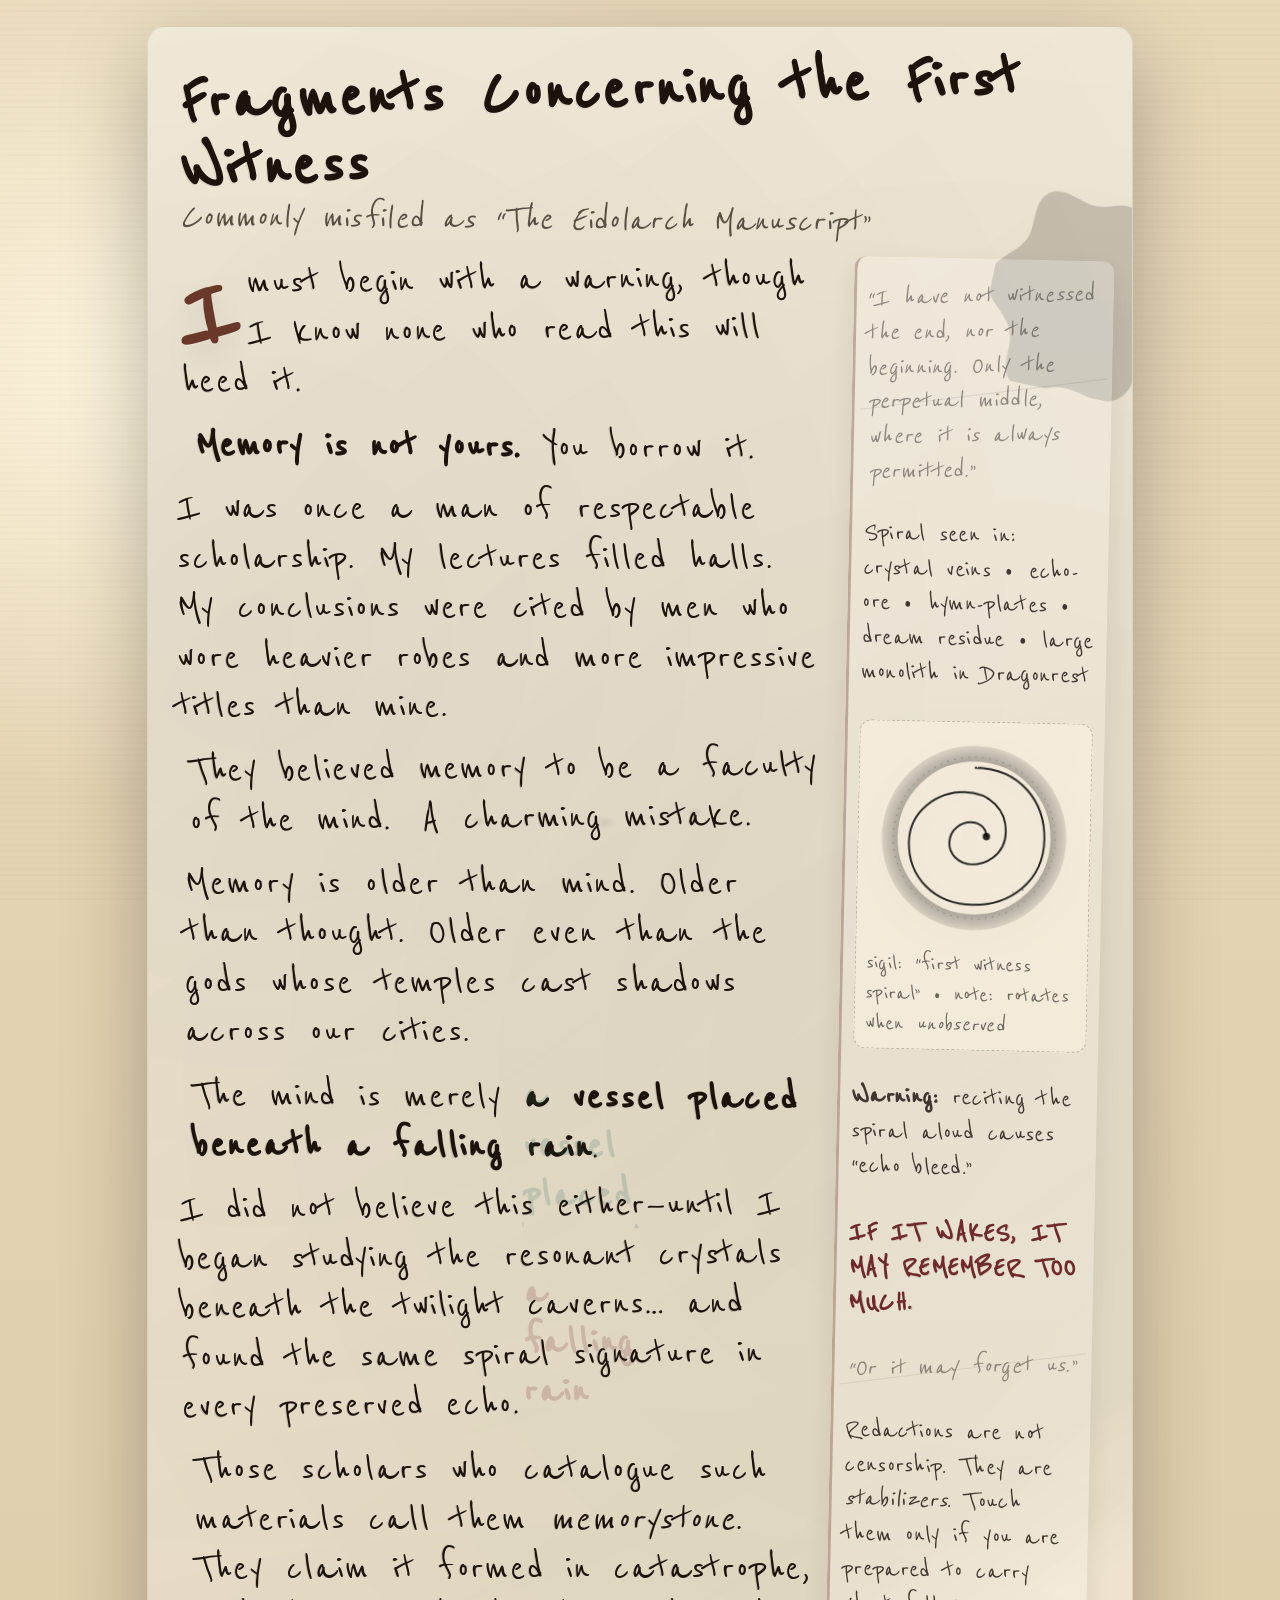
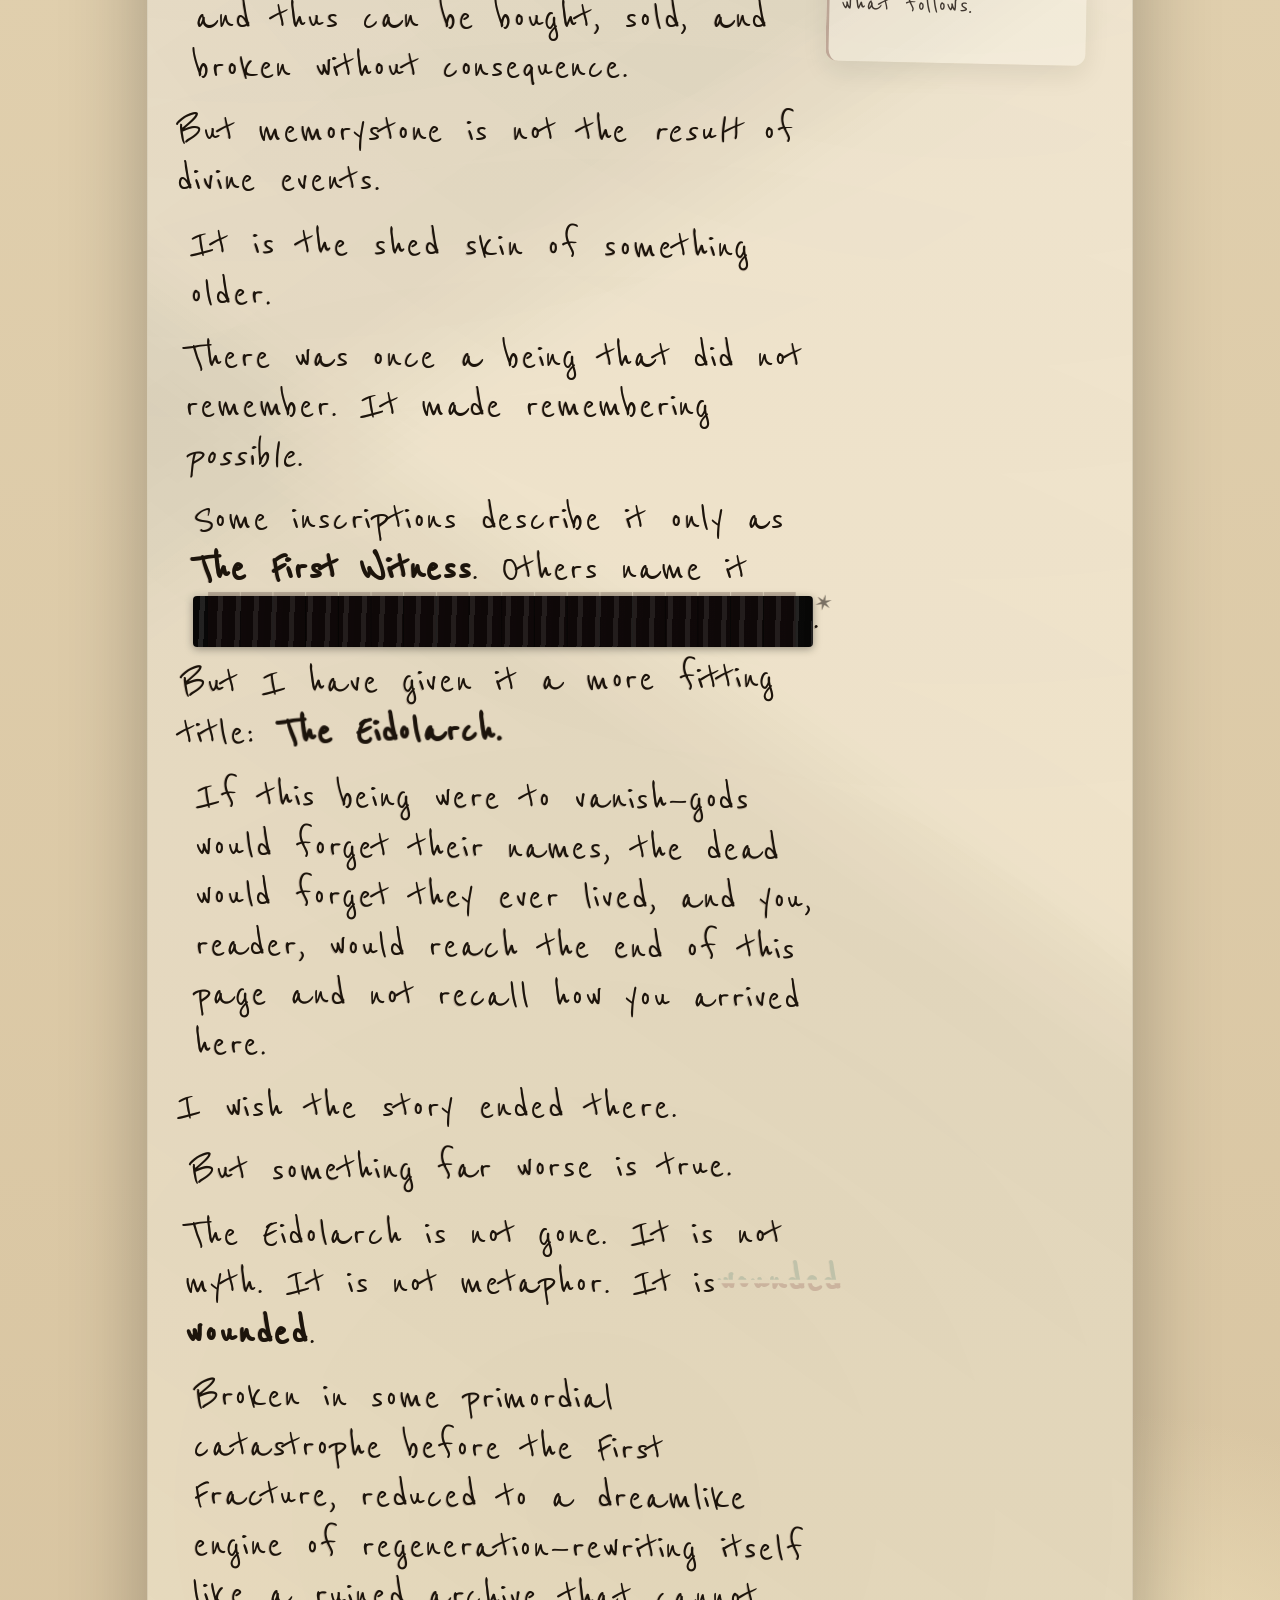
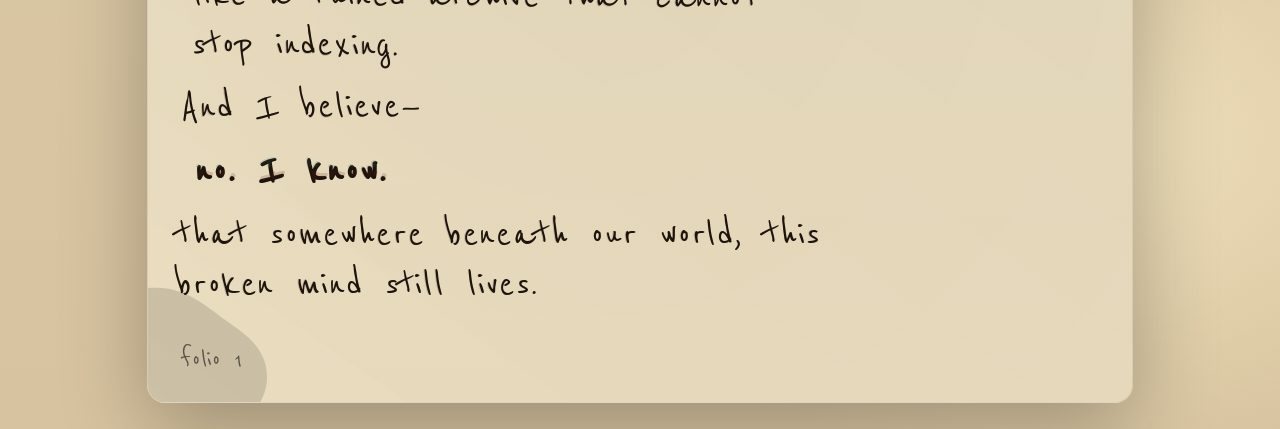
==== index.html @ eeb326d8 "Initial commit: First Witness journal site" ====
<!doctype html>
<html lang="en">

<head>
  <meta charset="utf-8" />
  <meta name="viewport"
        content="width=device-width, initial-scale=1" />
  <title>Fragments Concerning the First Witness</title>
  <link rel="preconnect"
        href="https://fonts.googleapis.com" />
  <link rel="preconnect"
        href="https://fonts.gstatic.com"
        crossorigin />
  <link rel="stylesheet"
        href="https://fonts.googleapis.com/css2?family=Reenie+Beanie&display=swap" />
  <link rel="stylesheet"
        href="./styles.css" />
</head>

<body class="wrong">

  <main class="page">
    <!-- ink blots (SVG) -->
    <svg class="blot"
         viewBox="0 0 200 200"
         aria-hidden="true">
      <path fill="rgba(0,0,0,.9)"
            d="M120 16c18 6 22 25 31 39 10 15 27 23 27 43s-17 28-24 44c-8 18 4 38-12 52-16 15-36 1-55 2-17 1-34 17-49 5-16-12-4-33-13-50-8-16-29-23-29-43s21-28 28-43c7-14-2-35 11-47 14-12 33 4 50 2 13-1 22-10 35-4z" />
    </svg>

    <svg class="blot2"
         viewBox="0 0 200 200"
         aria-hidden="true">
      <path fill="rgba(0,0,0,.9)"
            d="M98 12c25 0 40 14 54 28 13 14 33 26 33 50 0 25-20 35-34 51-14 16-24 43-53 43-30 0-39-28-56-44-15-15-35-25-35-49 0-23 20-35 35-50 16-16 26-29 56-29z" />
    </svg>

    <header>
      <h1>Fragments Concerning the First Witness</h1>
      <div class="subtitle">Commonly misfiled as “The Eidolarch Manuscript”
      </div>
    </header>

    <section class="grid">
      <article class="content">
        <p class="dropcap">I must begin with a warning, though I know none who
          read this will heed it.</p>

        <p><strong>Memory is not yours.</strong> You borrow it.</p>

        <p>I was once a man of respectable scholarship. My lectures filled
          halls. My conclusions were cited by men who wore heavier robes and
          more impressive titles than mine.</p>

        <p>They believed memory to be a faculty of the mind. <span
                class="smear">A charming mistake.</span></p>

        <p>Memory is older than mind. Older than thought. Older even than the
          gods whose temples cast shadows across our cities.</p>

        <p>The mind is merely <span class="fracture"
                data-echo="a vessel placed beneath a falling rain">a vessel
            placed beneath a falling rain</span>.</p>

        <p>I did not believe this either—until I began studying the resonant
          crystals beneath the twilight caverns… and found the same spiral
          signature in every preserved echo.</p>

        <p>Those scholars who catalogue such materials call them
          <em>memorystone</em>. They claim it formed in catastrophe, and thus
          can be bought, sold, and broken without consequence.
        </p>

        <p>But memorystone is not the <em>result</em> of divine events.</p>

        <p>It is the shed skin of something older.</p>

        <p>There was once a being that did not remember. It made remembering
          <em>possible</em>.
        </p>

        <p>Some inscriptions describe it only as <strong>The First
            Witness</strong>. Others name it <span class="redaction reveal"
                data-reveal="The Archive of Flesh">██████████████████</span>.
        </p>

        <p>But I have given it a more fitting title: <strong
                  class="eidolarch-whisper">
            <span class="jitter jitterA">The</span>
            <span class="jitter jitterB">Eidolarch</span>.</strong></p>

        <p>If this being were to vanish—gods would forget their names, the dead
          would forget they ever lived, and you, reader, would reach the end of
          this page and not recall how you arrived here.</p>

        <p>I wish the story ended there.</p>

        <p>But something far worse is true.</p>

        <p>The Eidolarch is not gone. It is not myth. It is not metaphor. It is
          <span class="fracture"
                data-echo="wounded">wounded</span>.
        </p>

        <p>Broken in some primordial catastrophe before the First Fracture,
          reduced to a dreamlike engine of regeneration—rewriting itself like a
          ruined archive that cannot stop indexing.</p>

        <p>And I believe—</p>

        <p><span class="fracture"
                data-echo="no. I know.">no. I know.</span></p>

        <p>that somewhere beneath our world, this broken mind still lives.</p>

        <!-- <p class="toc">
          <strong>Contents (partial):</strong>
        <ol>
          <li><a href="#c1">On the Nature of Memory Before Minds</a></li>
          <li><a href="#c2">The Spiral Signature</a></li>
          <li><a href="#c3">The War of Principles</a></li>
          <li><a href="#c4">The Breaking of the First Witness</a></li>
          <li><a href="#c5">The Mountain of Memory Beneath the World</a></li>
          <li><a href="#c6">The Nine Nails</a></li>
          <li><a href="#c7">On the Harvest of Flesh</a></li>
          <li><a href="#c8">Signs of Awakening</a></li>
        </ol>
        </p> -->
      </article>

      <aside class="margin">
        <div class="scratch">“I have not witnessed the end, nor the beginning.
          Only the <em>perpetual</em> middle, where it is always
          <em>permitted</em>.”
        </div>

        <p>Spiral seen in: crystal veins • echo-ore • hymn-plates • dream
          residue • large monolith in Dragonrest</p>

        <div class="sigil">
          <!-- The Mnemonic Spiral Sigil (SVG) -->
          <svg viewBox="0 0 240 240"
               role="img"
               aria-label="Mnemonic Spiral">
            <defs>
              <filter id="ink">
                <feTurbulence type="fractalNoise"
                              baseFrequency=".9"
                              numOctaves="2"
                              seed="2" />
                <feDisplacementMap in="SourceGraphic"
                                   scale="1.8" />
              </filter>
              <radialGradient id="fade"
                              cx="50%"
                              cy="50%"
                              r="60%">
                <stop offset="0%"
                      stop-color="rgba(0,0,0,.85)" />
                <stop offset="70%"
                      stop-color="rgba(0,0,0,.35)" />
                <stop offset="100%"
                      stop-color="rgba(0,0,0,0)" />
              </radialGradient>
            </defs>

            <g filter="url(#ink)">
              <circle cx="120"
                      cy="120"
                      r="92"
                      fill="none"
                      stroke="rgba(0,0,0,.25)"
                      stroke-dasharray="2 6" />
              <g class="spin">
                <path d="M120 40
                         C 172 40, 200 78, 200 120
                         C 200 168, 162 196, 120 196
                         C 76 196, 46 166, 46 126
                         C 46 90, 78 68, 108 68
                         C 138 68, 156 88, 156 112
                         C 156 140, 132 150, 118 150
                         C 102 150, 92 138, 92 126
                         C 92 110, 106 102, 116 102
                         C 128 102, 134 110, 134 118"
                      fill="none"
                      stroke="rgba(0,0,0,.82)"
                      stroke-width="2.2"
                      stroke-linecap="round" />
                <circle cx="134"
                        cy="118"
                        r="4.2"
                        fill="rgba(0,0,0,.82)" />
              </g>
              <circle cx="120"
                      cy="120"
                      r="96"
                      fill="none"
                      stroke="url(#fade)"
                      stroke-width="18" />
            </g>
          </svg>
          <small>sigil: “first witness spiral” • note: rotates when
            <em>unobserved</em></small>
        </div>

        <p><strong>Warning:</strong> reciting the spiral aloud causes “echo
          bleed.”</p>

        <p class="alarm">
          IF IT WAKES, IT MAY REMEMBER TOO MUCH.
        </p>

        <div class="scratch">“Or it may forget <em>us</em>.”</div>

        <p>Redactions are not censorship. They are <em>stabilizers</em>. Touch
          them only if you are prepared to carry what follows.</p>
      </aside>
    </section>

    <footer>
      <div class="pageNo">folio 1</div>
    </footer>
  </main>

  <script>
    // click-to-reveal redactions
    document.querySelectorAll(".reveal").forEach(el => {
      el.addEventListener("click", () => {
        const text = el.getAttribute("data-reveal") || "";
        if (!text) return;
        el.classList.remove("redaction");
        el.textContent = text;
        el.style.color = "var(--ink)";
        el.style.background = "transparent";
      });
    });

    // “sigil rotates when unobserved” gag:
    // if the tab is hidden, speed up spiral; when visible, slow it down.
    const spiral = document.querySelector(".spin");
    document.addEventListener("visibilitychange", () => {
      if (!spiral) return;
      spiral.style.animationDuration = document.hidden ? "4s" : "30s";
    });
  </script>
</body>

</html>
---- styles.css ----
:root {
  --paper: #f6efdc;
  --paper2: #efe3c2;
  --ink: #20180f;
  --muted: #5b5146;
  --blood: #6b1f1f;
  --accent: #6b3b2a;
  --ghost: #2a6b5f;
  --redact: #121212;
  --edge: rgba(0, 0, 0, .18);
  --smear: rgba(0, 0, 0, .08);
  --shadow: rgba(0, 0, 0, .28);
  --glow: rgba(255, 255, 255, .25);
  --scratch: rgba(20, 13, 8, .42);
  --flicker: rgba(58, 39, 24, .14);
}

/* --- page background --- */
body {
  margin: 0;
  color: var(--ink);
  background:
    radial-gradient(1200px 700px at 18% 10%, #fff7e1 0%, transparent 62%),
    radial-gradient(900px 600px at 84% 92%, #efe0ba 0%, transparent 55%),
    linear-gradient(180deg, #e7d8b8 0%, #d7c39f 100%);
  padding: 26px;
  font-family: "Reenie Beanie", "Comic Sans MS", "Bradley Hand", cursive;
  letter-spacing: .02em;
  word-spacing: .05em;
  text-rendering: optimizeLegibility;
}

/* subtle film grain */
body:before {
  content: "";
  position: fixed;
  inset: 0;
  background:
    repeating-linear-gradient(0deg,
      rgba(0, 0, 0, .03) 0px,
      rgba(0, 0, 0, .03) 1px,
      transparent 2px,
      transparent 6px);
  mix-blend-mode: multiply;
  opacity: .30;
  pointer-events: none;
  z-index: 0;
}

.page {
  position: relative;
  z-index: 1;
  max-width: 920px;
  margin: 0 auto;
  background: linear-gradient(180deg, var(--paper) 0%, var(--paper2) 100%);
  border-radius: 18px;
  box-shadow: 0 26px 85px var(--shadow);
  padding: 30px 32px 24px;
  overflow: hidden;
  border: 1px solid rgba(0, 0, 0, .12);
}

/* paper creases + stains */
.page:before {
  content: "";
  position: absolute;
  inset: -60px;
  background:
    radial-gradient(circle at 15% 18%, rgba(0, 0, 0, .07), transparent 45%),
    radial-gradient(circle at 80% 30%, rgba(0, 0, 0, .05), transparent 50%),
    radial-gradient(circle at 45% 85%, rgba(0, 0, 0, .06), transparent 55%),
    linear-gradient(35deg, transparent 0%, rgba(0, 0, 0, .06) 38%, transparent 42%),
    linear-gradient(145deg, transparent 0%, rgba(0, 0, 0, .05) 48%, transparent 52%);
  pointer-events: none;
  mix-blend-mode: multiply;
  opacity: .9;
}

/* rough edges */
.page:after {
  content: "";
  position: absolute;
  inset: 0;
  background:
    radial-gradient(18px 18px at 8% 6%, rgba(0, 0, 0, .18), transparent 60%),
    radial-gradient(22px 22px at 92% 8%, rgba(0, 0, 0, .14), transparent 60%),
    radial-gradient(22px 22px at 6% 92%, rgba(0, 0, 0, .14), transparent 60%),
    radial-gradient(22px 22px at 95% 95%, rgba(0, 0, 0, .16), transparent 60%),
    inset 0 0 0 1px rgba(255, 255, 255, .18);
  pointer-events: none;
  opacity: .85;
  mix-blend-mode: multiply;
}

header {
  position: relative;
}

h1 {
  margin: 0 0 6px 0;
  font-size: 74px;
  letter-spacing: .03em;
  line-height: .9;
  transform: rotate(-1.6deg);
  text-shadow:
    .8px .4px 0 rgba(255, 255, 255, .3),
    -1px 1px 0 rgba(0, 0, 0, .08);
}

.subtitle {
  margin: 0 0 14px 0;
  color: var(--muted);
  font-style: italic;
  font-size: 41px;
  transform: rotate(.45deg);
}

/* --- layout: main text + weird margins --- */
.grid {
  display: grid;
  grid-template-columns: 1fr 260px;
  gap: 18px;
  align-items: start;
  position: relative;
}

@media (max-width: 900px) {
  .grid {
    grid-template-columns: 1fr;
  }

  .margin {
    order: 2;
  }
}

.content {
  font-size: 45px;
  line-height: 1.1;
  position: relative;
  text-shadow: 0 .2px 0 rgba(0, 0, 0, .22);
}

.content p {
  margin: 0 0 14px 0;
  letter-spacing: .018em;
  word-spacing: .06em;
  transform-origin: 10% 50%;
  margin-left: .08em;
}

.content p.dropcap {
  margin-left: 0;
}

.content p:nth-child(6n + 1) {
  margin-left: .02em;
}

.content p:nth-child(6n + 2) {
  margin-left: .34em;
}

.content p:nth-child(6n + 3) {
  margin-left: -.06em;
}

.content p:nth-child(6n + 4) {
  margin-left: .22em;
}

.content p:nth-child(6n + 5) {
  margin-left: .12em;
}

.content p:nth-child(6n) {
  margin-left: .28em;
}

.content p:nth-child(3n + 1) {
  transform: rotate(-.55deg);
}

.content p:nth-child(4n + 2) {
  transform: rotate(.4deg);
}

.content p:nth-child(5n) {
  letter-spacing: .028em;
}

/* dropcap, but slightly unhinged */
.dropcap:first-letter {
  float: left;
  font-size: 108px;
  line-height: .78;
  padding: 14px 10px 0 0;
  color: var(--accent);
  font-weight: 900;
  text-shadow:
    0 1px 0 rgba(255, 255, 255, .25),
    0 12px 28px rgba(0, 0, 0, .08);
  transform: rotate(-4deg);
}

/* ink smear highlight */
.smear {
  position: relative;
  display: inline-block;
  padding: 0 .2em;
  border-radius: 6px;
}

.smear:before {
  content: "";
  position: absolute;
  inset: -.08em -.12em;
  background:
    radial-gradient(10px 8px at 20% 55%, var(--smear), transparent 70%),
    radial-gradient(16px 10px at 55% 60%, var(--smear), transparent 70%),
    radial-gradient(12px 9px at 80% 45%, var(--smear), transparent 70%);
  filter: blur(.2px);
  z-index: -1;
  opacity: .9;
}

/* glitchy emphasis */
.fracture {
  position: relative;
  font-weight: 800;
  letter-spacing: .04em;
}

.fracture:before,
.fracture:after {
  content: attr(data-echo);
  position: absolute;
  left: 0;
  top: 0;
  opacity: .18;
  pointer-events: none;
}

.fracture:before {
  transform: translate(-1px, .5px);
  color: var(--ghost);
  clip-path: inset(0 0 55% 0);
}

.fracture:after {
  transform: translate(1px, -1px);
  color: var(--blood);
  clip-path: inset(55% 0 0 0);
}

/* redactions */
.redaction {
  background:
    repeating-linear-gradient(92deg,
      rgba(5, 5, 5, .97) 0 7px,
      rgba(31, 31, 31, .96) 7px 12px,
      rgba(9, 9, 9, .98) 12px 18px);
  color: transparent;
  border-radius: 4px;
  padding: .01em .35em;
  display: inline-block;
  transform: translateY(2px);
  -webkit-user-select: none;
  user-select: none;
  box-shadow: 0 2px 8px rgba(0, 0, 0, .35);
}

.reveal {
  cursor: pointer;
  position: relative;
}

.reveal:after {
  content: "✶";
  position: absolute;
  right: -.9em;
  top: -.2em;
  font-size: 22px;
  color: rgba(0, 0, 0, .35);
  transform: rotate(14deg);
}

/* a “memory jitter” animation on a few phrases */
@keyframes jitter {

  0%,
  100% {
    transform: translate(0, 0) rotate(0deg);
  }

  12% {
    transform: translate(-.6px, .2px) rotate(-.2deg);
  }

  25% {
    transform: translate(.7px, -.1px) rotate(.25deg);
  }

  46% {
    transform: translate(-.2px, -.4px) rotate(-.15deg);
  }

  68% {
    transform: translate(.35px, .35px) rotate(.12deg);
  }
}

.jitter {
  display: inline-block;
  animation: jitter 5.25s infinite;
  animation-delay: var(--d, 0ms);
}

.jitterA {
  --d: 120ms;
}

.jitterB {
  --d: 340ms;
}

@keyframes eidolarchWhisper {

  0%,
  68%,
  100% {
    transform: translateX(0px) rotate(-.2deg);
    opacity: .985;
  }

  40% {
    transform: translateX(.55px) rotate(.5deg);
    opacity: .93;
  }

  /* brief "blink out" glitch cluster */
  72.2% {
    transform: translateX(-.9px) rotate(-1.2deg);
    opacity: .78;
  }

  73.1% {
    transform: translateX(.8px) rotate(1.35deg);
    opacity: .9;
  }

  74% {
    transform: translateX(-1.2px) rotate(-1.6deg);
    opacity: .58;
  }

  75% {
    transform: translateX(.4px) rotate(.35deg);
    opacity: .92;
  }

  76% {
    transform: translateX(-.3px) rotate(-.3deg);
    opacity: .97;
  }
}

.eidolarch-whisper {
  display: inline-block;
  transform-origin: 52% 60%;
  animation: eidolarchWhisper 10.5s linear infinite;
  will-change: transform, opacity;
}

@media (prefers-reduced-motion: reduce) {
  .eidolarch-whisper {
    animation-duration: 20s;
  }
}

@keyframes driftInk {

  0%,
  100% {
    text-shadow: 0 .2px 0 rgba(0, 0, 0, .22), 0 0 0 transparent;
  }

  45% {
    text-shadow: -.4px .35px 0 var(--flicker), .45px -.2px 0 rgba(0, 0, 0, .12);
  }
}

/* --- margins: scribbles, diagrams, warnings --- */
.margin {
  position: relative;
  font-size: 30px;
  color: rgba(25, 16, 10, .80);
  line-height: 1.16;
  padding: 10px 12px;
  border-left: 3px solid rgba(107, 59, 42, .35);
  background: rgba(255, 255, 255, .22);
  border-radius: 12px;
  box-shadow: 0 10px 26px rgba(0, 0, 0, .08);
  overflow: hidden;
  transform: rotate(.7deg);
}

.margin h3 {
  margin: 0 0 10px 0;
  font-size: 32px;
  letter-spacing: .05em;
  text-transform: uppercase;
  color: rgba(107, 59, 42, .85);
  transform: rotate(-1.2deg);
}

.scratch {
  margin: 10px 0;
  font-style: italic;
  transform: rotate(-2.2deg);
  position: relative;
  color: var(--scratch);
}

.scratch:before {
  content: "";
  position: absolute;
  left: -8px;
  right: -8px;
  top: 55%;
  height: 1px;
  background: rgba(0, 0, 0, .22);
  transform: rotate(-6deg);
  opacity: .35;
}

/* rotating spiral SVG wrapper */
.sigil {
  margin: 12px 0 10px;
  padding: 10px;
  border-radius: 12px;
  border: 1px dashed rgba(0, 0, 0, .22);
  background: rgba(246, 239, 220, .55);
  position: relative;
}

.sigil small {
  display: block;
  color: rgba(0, 0, 0, .55);
  margin-top: 6px;
  font-variant-numeric: tabular-nums;
  font-size: 26px;
}

.sigil svg {
  width: 100%;
  height: auto;
  display: block;
  filter: drop-shadow(0 10px 18px rgba(0, 0, 0, .10));
}

@keyframes slowSpin {
  0% {
    transform: rotate(0deg) scale(1);
  }

  100% {
    transform: rotate(360deg) scale(1);
  }
}

.spin {
  transform-origin: 50% 50%;
  animation: slowSpin 120s linear infinite;
}

/* bizarro “ink blots” */
.blot {
  position: absolute;
  width: 210px;
  height: 210px;
  right: -70px;
  top: 160px;
  opacity: .18;
  filter: blur(.2px);
  mix-blend-mode: multiply;
  transform: rotate(12deg);
  pointer-events: none;
}

.blot2 {
  position: absolute;
  width: 250px;
  height: 250px;
  left: -110px;
  bottom: -120px;
  opacity: .14;
  mix-blend-mode: multiply;
  transform: rotate(-8deg);
  pointer-events: none;
}

/* table of contents styled like it was recopied too many times */
.toc {
  margin-top: 22px;
  padding-top: 16px;
  border-top: 1px dashed rgba(0, 0, 0, .25);
  color: var(--muted);
  font-size: 38px;
  line-height: 1.05;
}

.toc ol {
  margin: 8px 0 0 20px;
  padding: 0;
}

.toc li {
  margin: 6px 0;
  transform: rotate(-.4deg);
}

.toc li:nth-child(even) {
  transform: rotate(.5deg);
}

.toc a {
  color: var(--accent);
  text-decoration: none;
  border-bottom: 1px dotted rgba(107, 59, 42, .45);
}

.toc a:hover {
  border-bottom-style: solid;
}

footer {
  margin-top: 20px;
  color: rgba(0, 0, 0, .55);
  font-size: 30px;
  display: flex;
  justify-content: space-between;
  gap: 10px;
  position: relative;
  transform: rotate(.25deg);
}

.alarm {
  color: rgba(107, 31, 31, .92);
  font-weight: 700;
  transform: rotate(-1deg);
  letter-spacing: .04em;
  text-shadow: .3px .3px 0 rgba(0, 0, 0, .12);
}

.pageNo {
  font-variant-numeric: tabular-nums;
}

/* “wrongness” (always on) */
.wrong .page {
  filter: saturate(.95) contrast(1.04) hue-rotate(-3deg);
}

.wrong .content {
  text-shadow: 0 0 1px rgba(0, 0, 0, .07), -.45px .2px 0 rgba(60, 25, 20, .18);
  animation: driftInk 2.3s ease-in-out infinite;
}

.wrong .margin {
  transform: rotate(1.2deg) translateY(.5px);
}
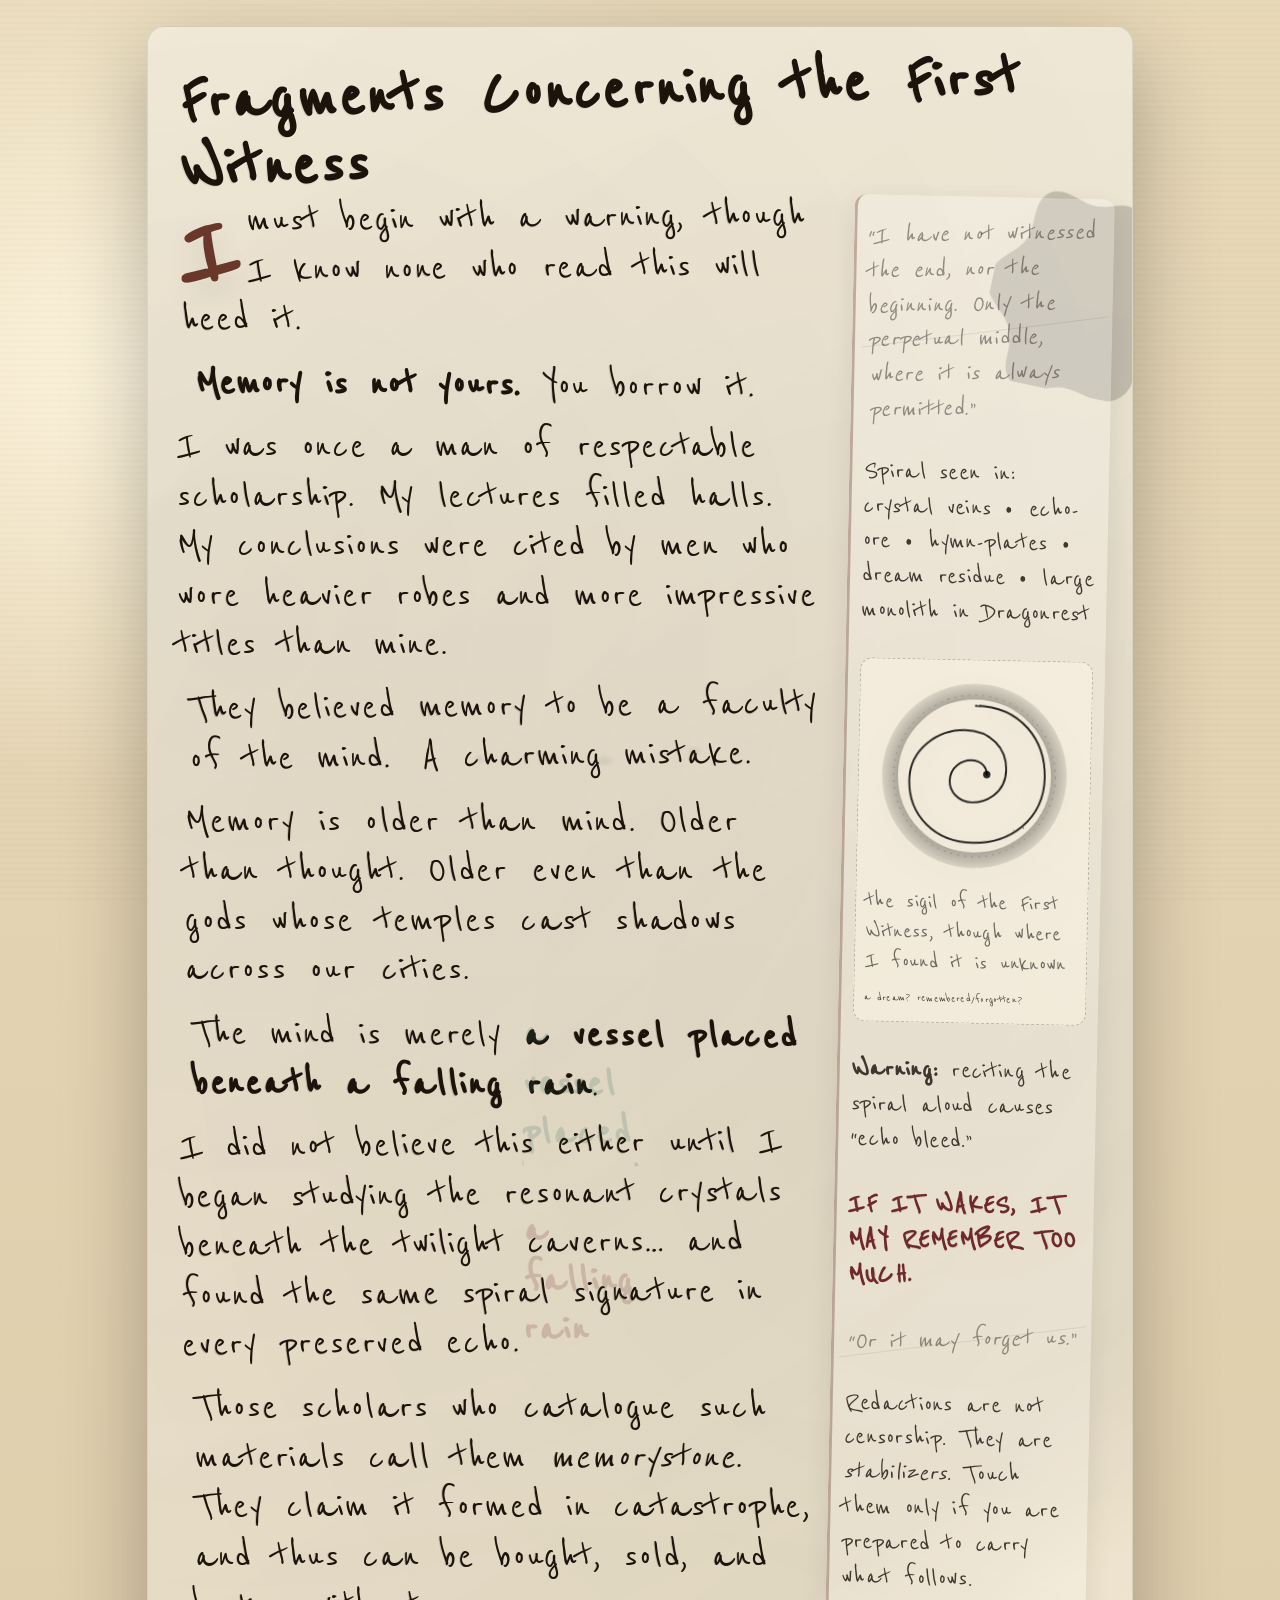
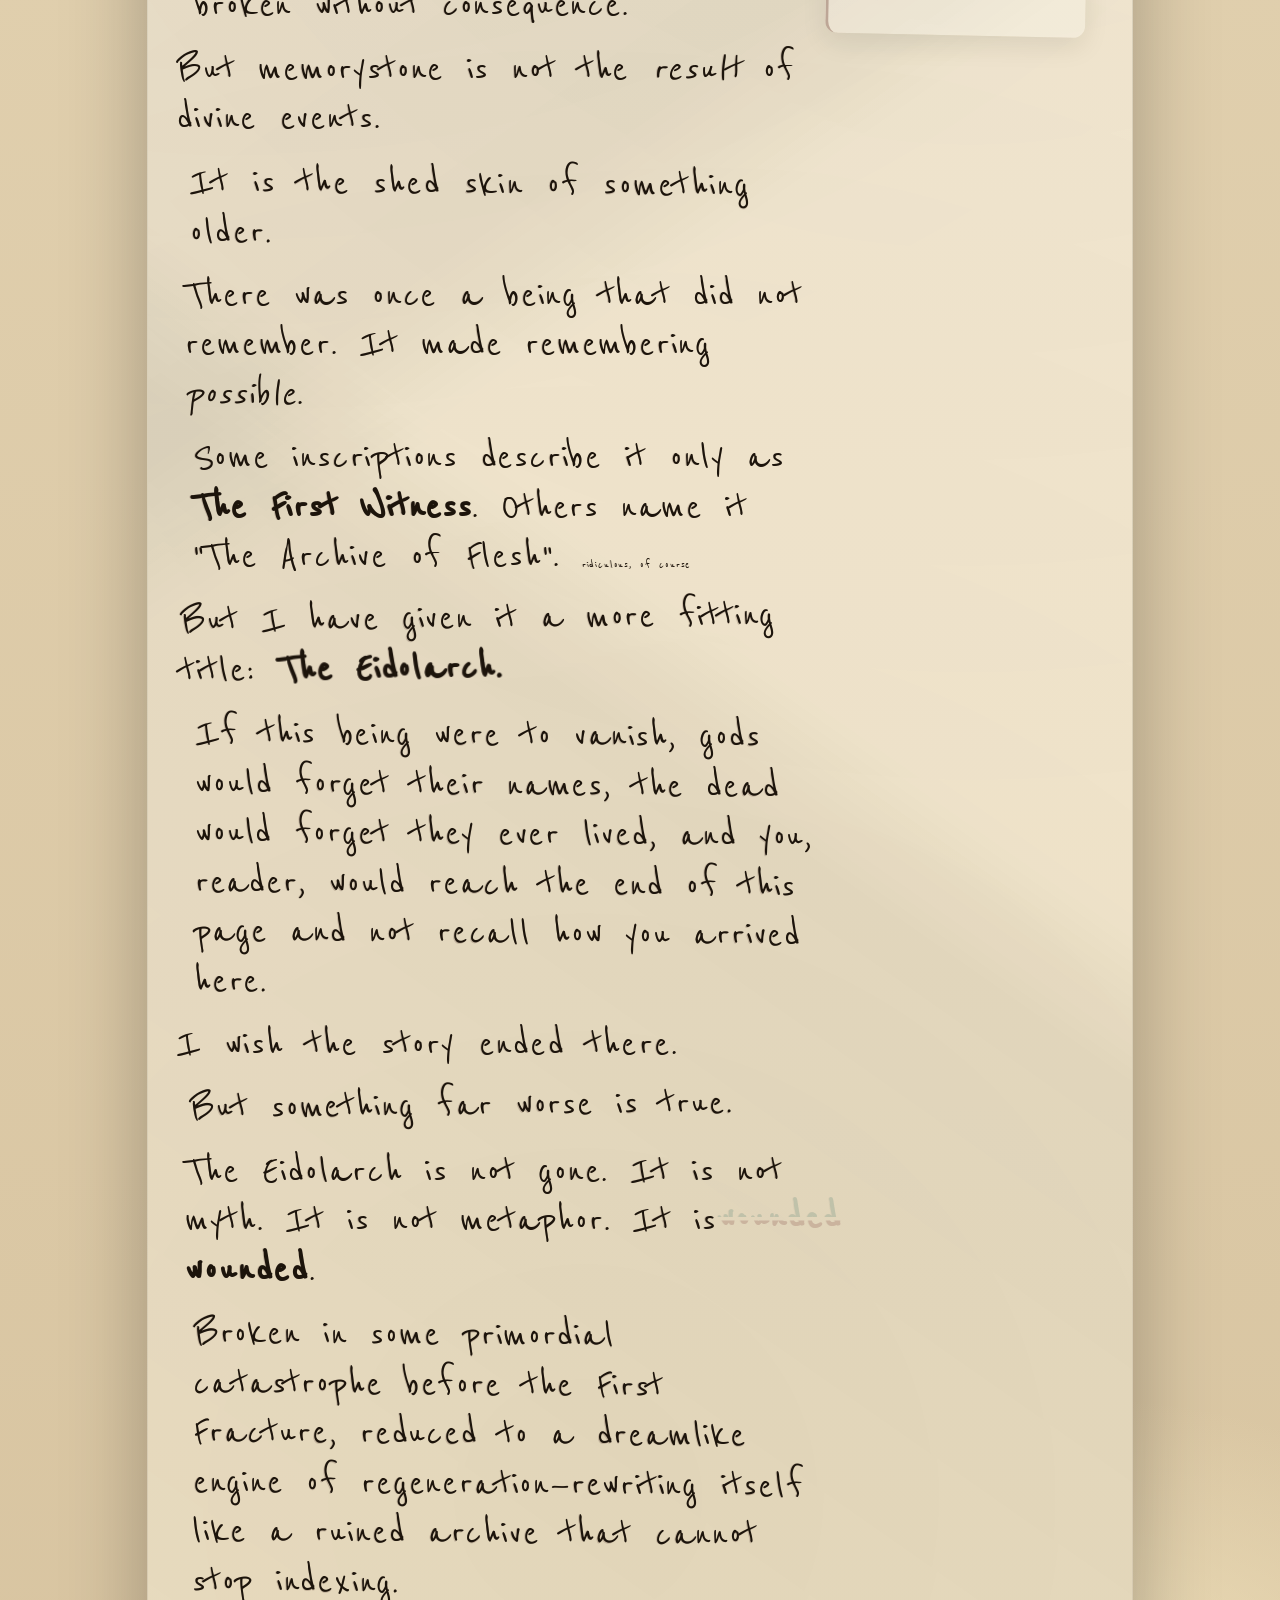
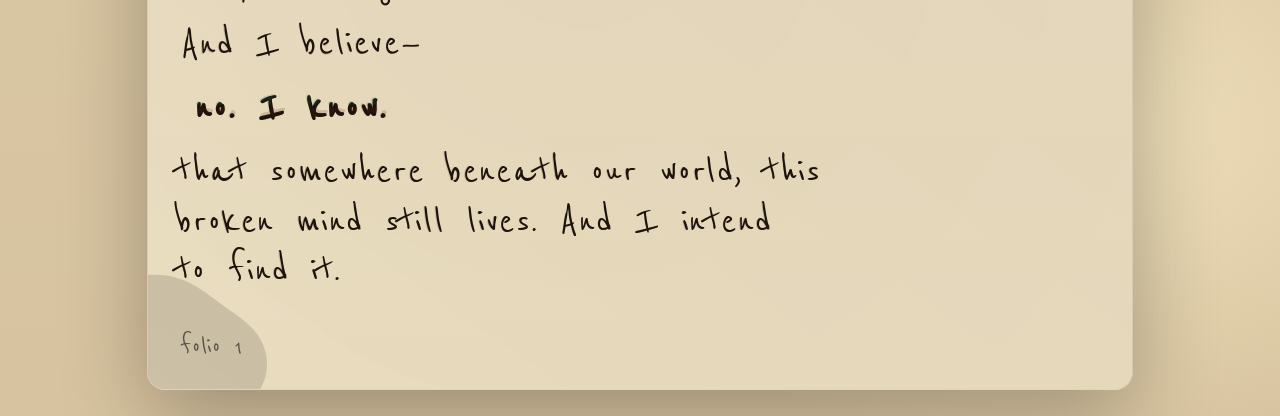
==== commit d4d0dc7c: "Remove subtitle from header and adjust text for clarity; update slowSpin animation duration in style" ====
--- a/index.html
+++ b/index.html
@@ -37,8 +37,6 @@
 
     <header>
       <h1>Fragments Concerning the First Witness</h1>
-      <div class="subtitle">Commonly misfiled as “The Eidolarch Manuscript”
-      </div>
     </header>
 
     <section class="grid">
@@ -62,7 +60,7 @@
                 data-echo="a vessel placed beneath a falling rain">a vessel
             placed beneath a falling rain</span>.</p>
 
-        <p>I did not believe this either—until I began studying the resonant
+        <p>I did not believe this either until I began studying the resonant
           crystals beneath the twilight caverns… and found the same spiral
           signature in every preserved echo.</p>
 
@@ -80,8 +78,9 @@
         </p>
 
         <p>Some inscriptions describe it only as <strong>The First
-            Witness</strong>. Others name it <span class="redaction reveal"
-                data-reveal="The Archive of Flesh">██████████████████</span>.
+            Witness</strong>. Others name it "The Archive of Flesh". <span
+                style="font-size: small;">
+            ridiculous, of course</span>
         </p>
 
         <p>But I have given it a more fitting title: <strong
@@ -89,7 +88,7 @@
             <span class="jitter jitterA">The</span>
             <span class="jitter jitterB">Eidolarch</span>.</strong></p>
 
-        <p>If this being were to vanish—gods would forget their names, the dead
+        <p>If this being were to vanish, gods would forget their names, the dead
           would forget they ever lived, and you, reader, would reach the end of
           this page and not recall how you arrived here.</p>
 
@@ -111,7 +110,8 @@
         <p><span class="fracture"
                 data-echo="no. I know.">no. I know.</span></p>
 
-        <p>that somewhere beneath our world, this broken mind still lives.</p>
+        <p>that somewhere beneath our world, this broken mind still lives. And I
+          intend to find it.</p>
 
         <!-- <p class="toc">
           <strong>Contents (partial):</strong>
@@ -199,8 +199,9 @@
                       stroke-width="18" />
             </g>
           </svg>
-          <small>sigil: “first witness spiral” • note: rotates when
-            <em>unobserved</em></small>
+          <small>the sigil of the First Witness, though where I found it is
+            unknown</small>
+          <span style="font-size: small;">a dream? remembered/forgotten?</span>
         </div>
 
         <p><strong>Warning:</strong> reciting the spiral aloud causes “echo
--- a/styles.css
+++ b/styles.css
@@ -471,7 +471,7 @@
 
 .spin {
   transform-origin: 50% 50%;
-  animation: slowSpin 120s linear infinite;
+  animation: slowSpin 180s linear infinite;
 }
 
 /* bizarro “ink blots” */
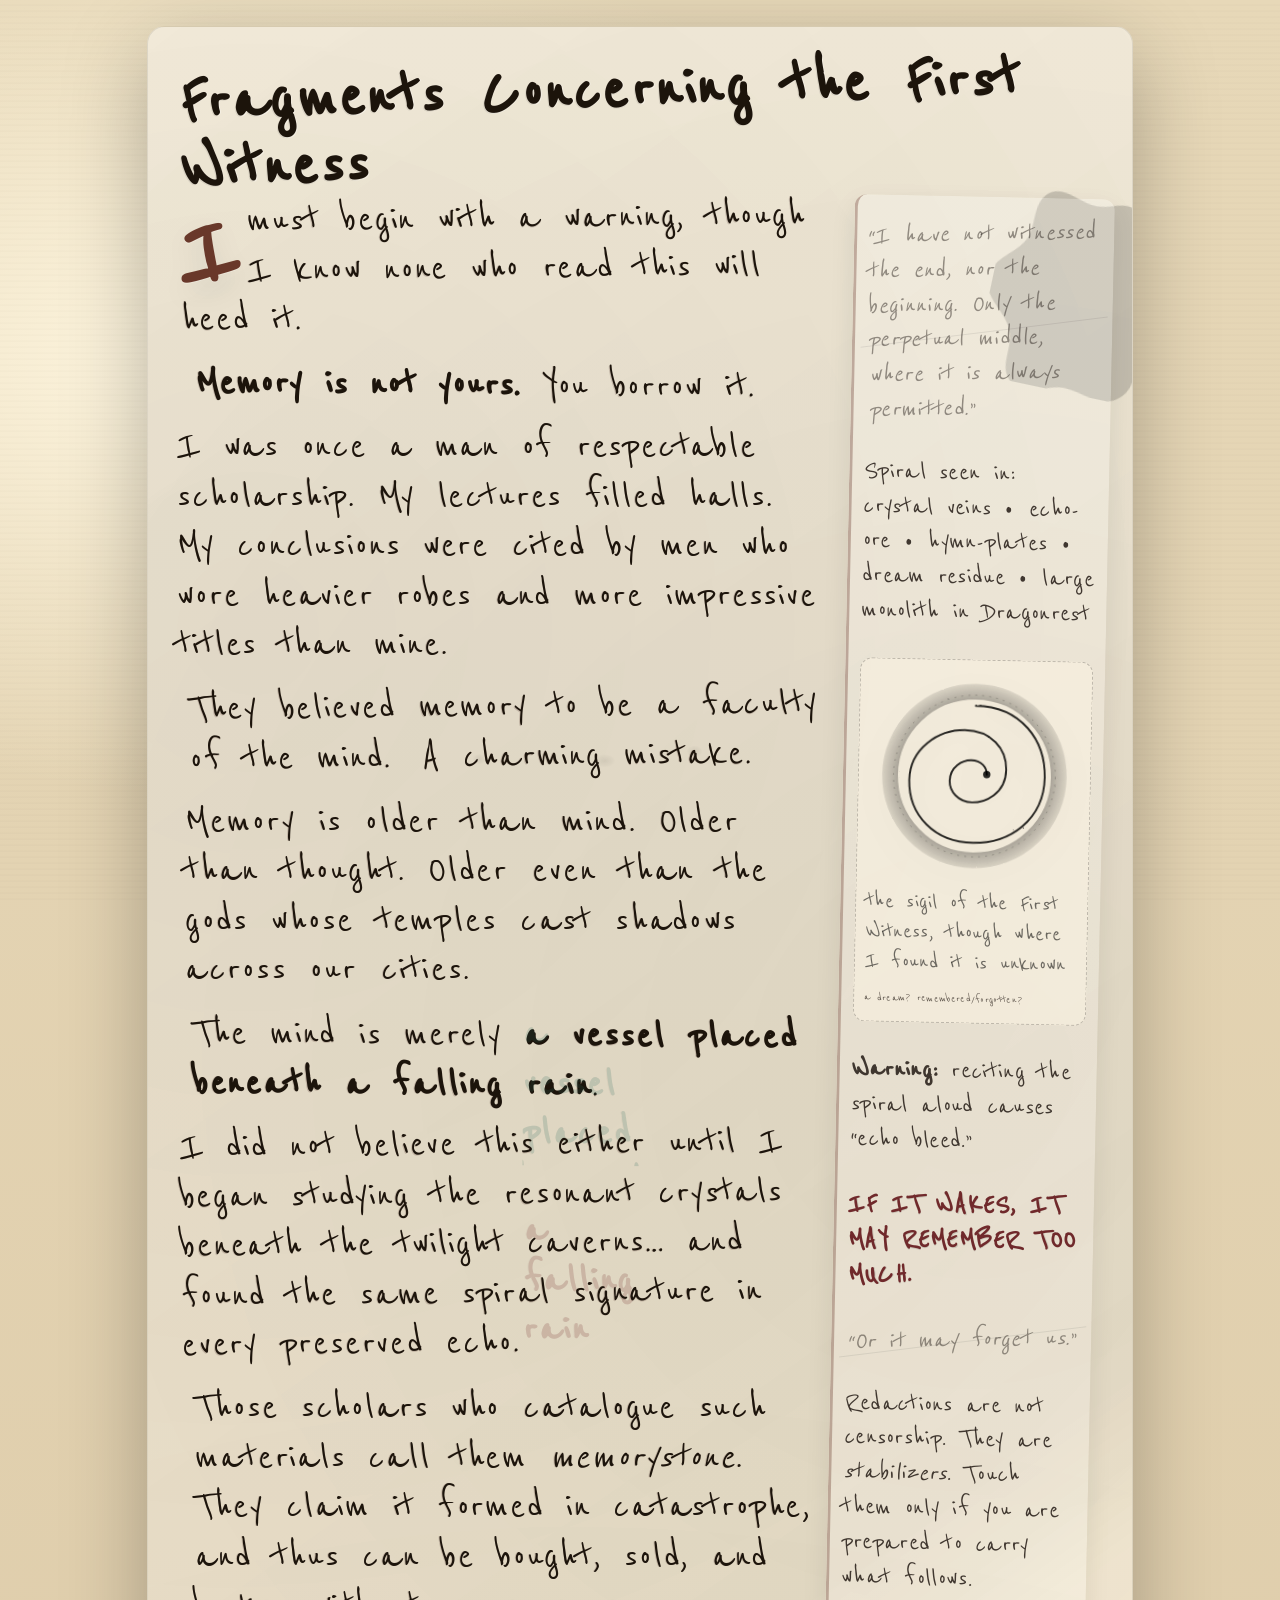
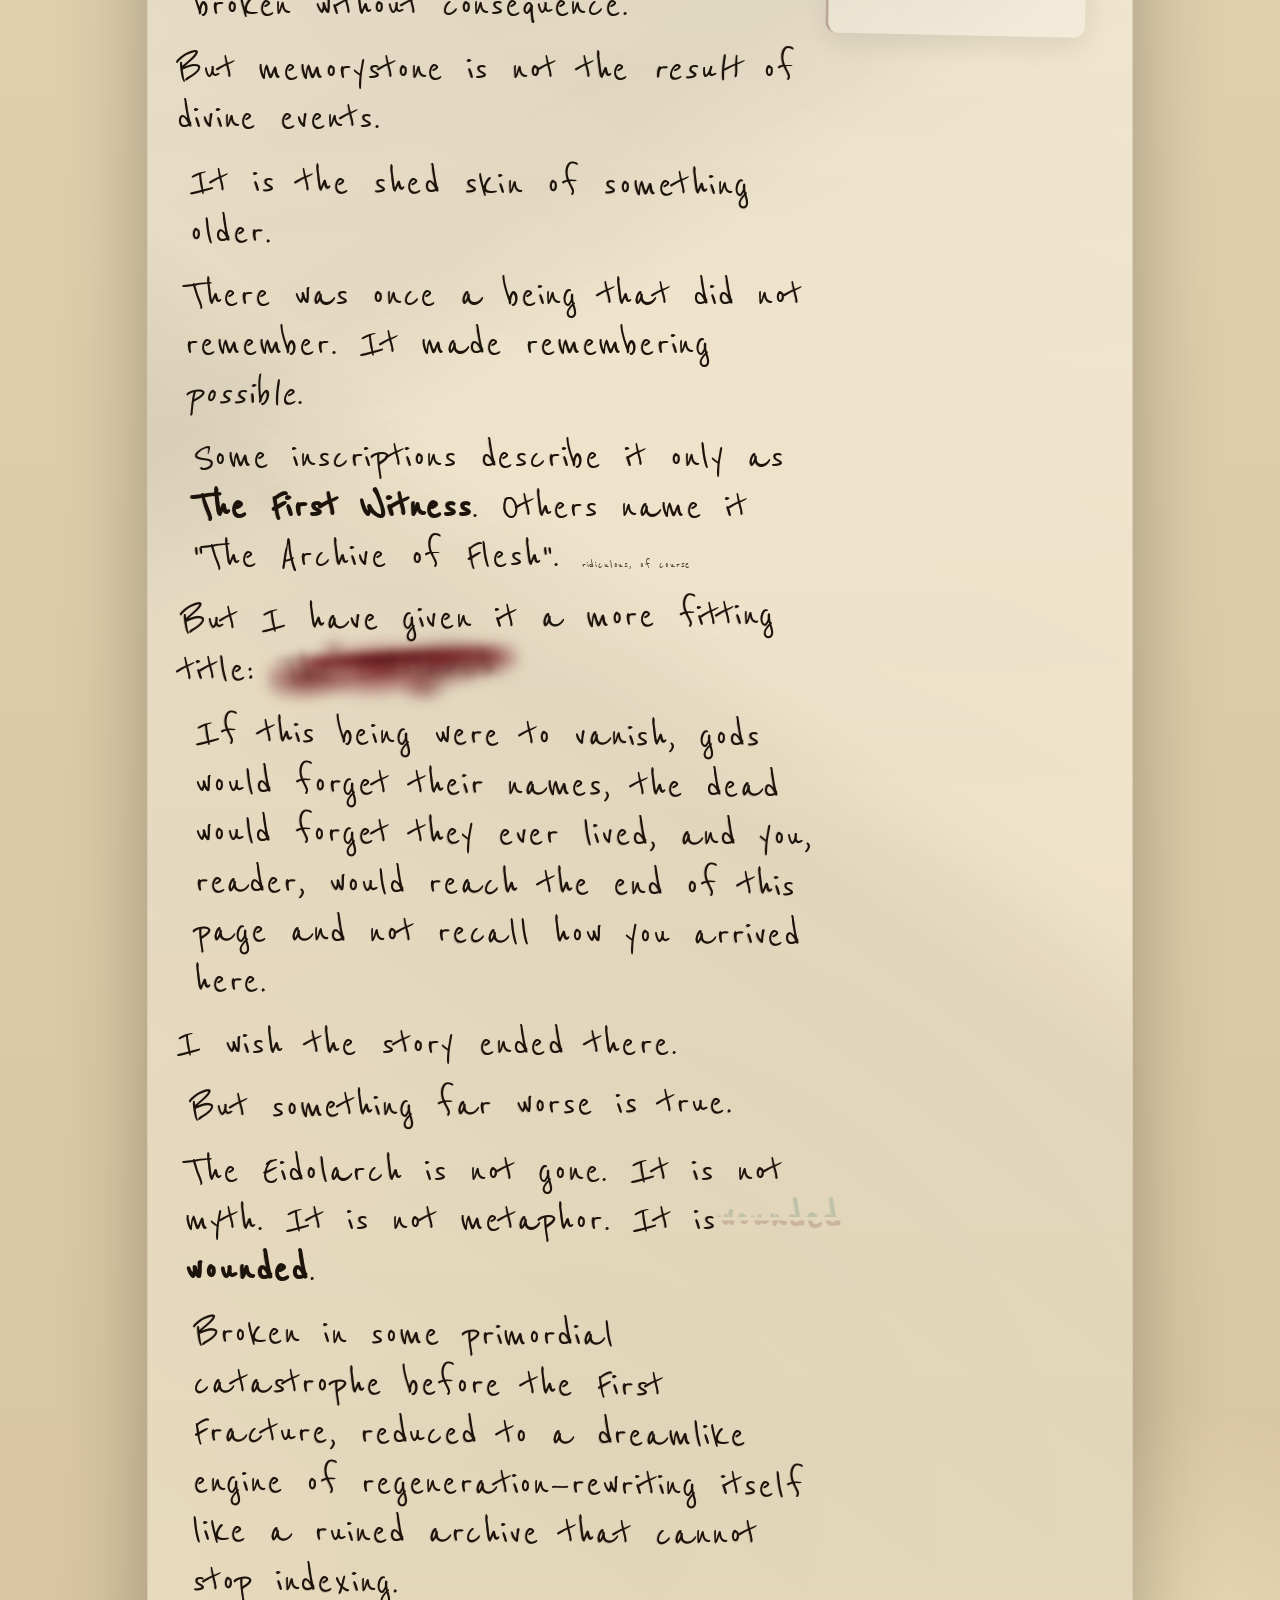
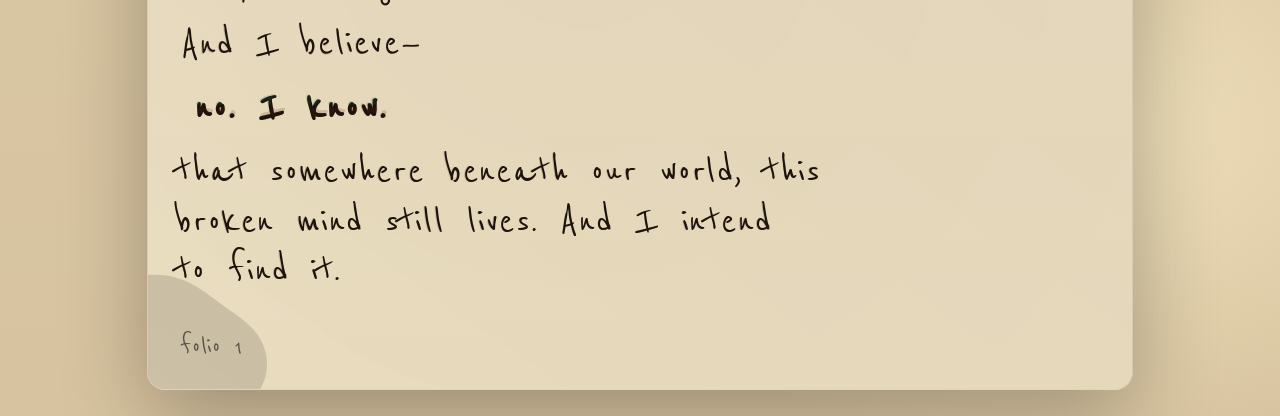
==== commit a8285256: "Enhance Eidolarch title styling and add obscured effects; update small note styling" ====
--- a/index.html
+++ b/index.html
@@ -78,15 +78,15 @@
         </p>
 
         <p>Some inscriptions describe it only as <strong>The First
-            Witness</strong>. Others name it "The Archive of Flesh". <span
-                style="font-size: small;">
+            Witness</strong>. Others name it "The Archive of Flesh".
+          <span class="small-note">
             ridiculous, of course</span>
         </p>
 
         <p>But I have given it a more fitting title: <strong
-                  class="eidolarch-whisper">
-            <span class="jitter jitterA">The</span>
-            <span class="jitter jitterB">Eidolarch</span>.</strong></p>
+                  class="eidolarch-obscured"
+                  aria-label="The Eidolarch"
+                  data-text="The Eidolarch.">The Eidolarch.</strong></p>
 
         <p>If this being were to vanish, gods would forget their names, the dead
           would forget they ever lived, and you, reader, would reach the end of
@@ -201,7 +201,7 @@
           </svg>
           <small>the sigil of the First Witness, though where I found it is
             unknown</small>
-          <span style="font-size: small;">a dream? remembered/forgotten?</span>
+          <span class="small-note">a dream? remembered/forgotten?</span>
         </div>
 
         <p><strong>Warning:</strong> reciting the spiral aloud causes “echo
--- a/styles.css
+++ b/styles.css
@@ -13,6 +13,15 @@
   --glow: rgba(255, 255, 255, .25);
   --scratch: rgba(20, 13, 8, .42);
   --flicker: rgba(58, 39, 24, .14);
+  /* 0-10 sliders for the obscured Eidolarch title */
+  --eidolarch-splatter-opacity: 10;
+  --eidolarch-splatter-blur: 1;
+  --eidolarch-text-visibility: 4;
+
+  /* calculated values for the Eidolarch effects, derived from the sliders above */
+  --eidolarch-splatter-alpha: calc(clamp(0, var(--eidolarch-splatter-opacity), 10) / 10);
+  --eidolarch-splatter-blur-scale: calc(clamp(0, var(--eidolarch-splatter-blur), 10) / 10);
+  --eidolarch-text-alpha: calc(clamp(0, var(--eidolarch-text-visibility), 10) / 10);
 }
 
 /* --- page background --- */
@@ -372,6 +381,56 @@
   will-change: transform, opacity;
 }
 
+.eidolarch-obscured {
+  position: relative;
+  isolation: isolate;
+  color: rgb(34 22 16 / calc(var(--eidolarch-text-alpha) * 0.14));
+  text-shadow:
+    0 0 .05em rgb(0 0 0 / calc(var(--eidolarch-text-alpha) * 0.16)),
+    .02em .02em .06em rgb(0 0 0 / calc(var(--eidolarch-text-alpha) * 0.1));
+  filter: blur(calc(.018em + ((1 - var(--eidolarch-text-alpha)) * .08em)));
+}
+
+.eidolarch-obscured::before,
+.eidolarch-obscured::after {
+  content: "";
+  position: absolute;
+  pointer-events: none;
+}
+
+.eidolarch-obscured::before {
+  inset: -.24em -.34em -.18em -.26em;
+  background:
+    radial-gradient(1.8em .82em at 16% 58%, rgb(106 18 18 / calc(var(--eidolarch-splatter-alpha) * 0.88)), transparent 66%),
+    radial-gradient(2.35em 1em at 44% 52%, rgb(122 24 24 / calc(var(--eidolarch-splatter-alpha) * 0.94)), transparent 68%),
+    radial-gradient(2.1em .9em at 70% 48%, rgb(95 14 14 / calc(var(--eidolarch-splatter-alpha) * 0.9)), transparent 67%),
+    radial-gradient(1.3em .62em at 88% 46%, rgb(114 20 20 / calc(var(--eidolarch-splatter-alpha) * 0.78)), transparent 69%),
+    radial-gradient(.8em .48em at 62% 82%, rgb(101 18 18 / calc(var(--eidolarch-splatter-alpha) * 0.58)), transparent 72%),
+    radial-gradient(.42em .28em at 27% 18%, rgb(83 11 11 / calc(var(--eidolarch-splatter-alpha) * 0.46)), transparent 74%);
+  filter: blur(calc(.08em + (var(--eidolarch-splatter-blur-scale) * .18em)));
+  mix-blend-mode: multiply;
+  opacity: calc(var(--eidolarch-splatter-alpha) * 0.97);
+  transform: rotate(-2.8deg);
+  z-index: 2;
+}
+
+.eidolarch-obscured::after {
+  inset: .22em -.08em auto -.02em;
+  height: .28em;
+  background:
+    linear-gradient(90deg,
+      transparent 0%,
+      rgb(108 17 17 / calc(var(--eidolarch-splatter-alpha) * 0.08)) 7%,
+      rgb(116 20 20 / calc(var(--eidolarch-splatter-alpha) * 0.72)) 18%,
+      rgb(82 10 10 / calc(var(--eidolarch-splatter-alpha) * 0.85)) 47%,
+      rgb(118 24 24 / calc(var(--eidolarch-splatter-alpha) * 0.66)) 79%,
+      transparent 100%);
+  filter: blur(calc(.06em + (var(--eidolarch-splatter-blur-scale) * .14em)));
+  transform: rotate(-2.4deg);
+  opacity: calc(var(--eidolarch-splatter-alpha) * 0.92);
+  z-index: 3;
+}
+
 @media (prefers-reduced-motion: reduce) {
   .eidolarch-whisper {
     animation-duration: 20s;
@@ -434,6 +493,13 @@
   opacity: .35;
 }
 
+.small-note {
+  display: inline-block;
+  font-size: small;
+  line-height: 1;
+  opacity: .82;
+}
+
 /* rotating spiral SVG wrapper */
 .sigil {
   margin: 12px 0 10px;
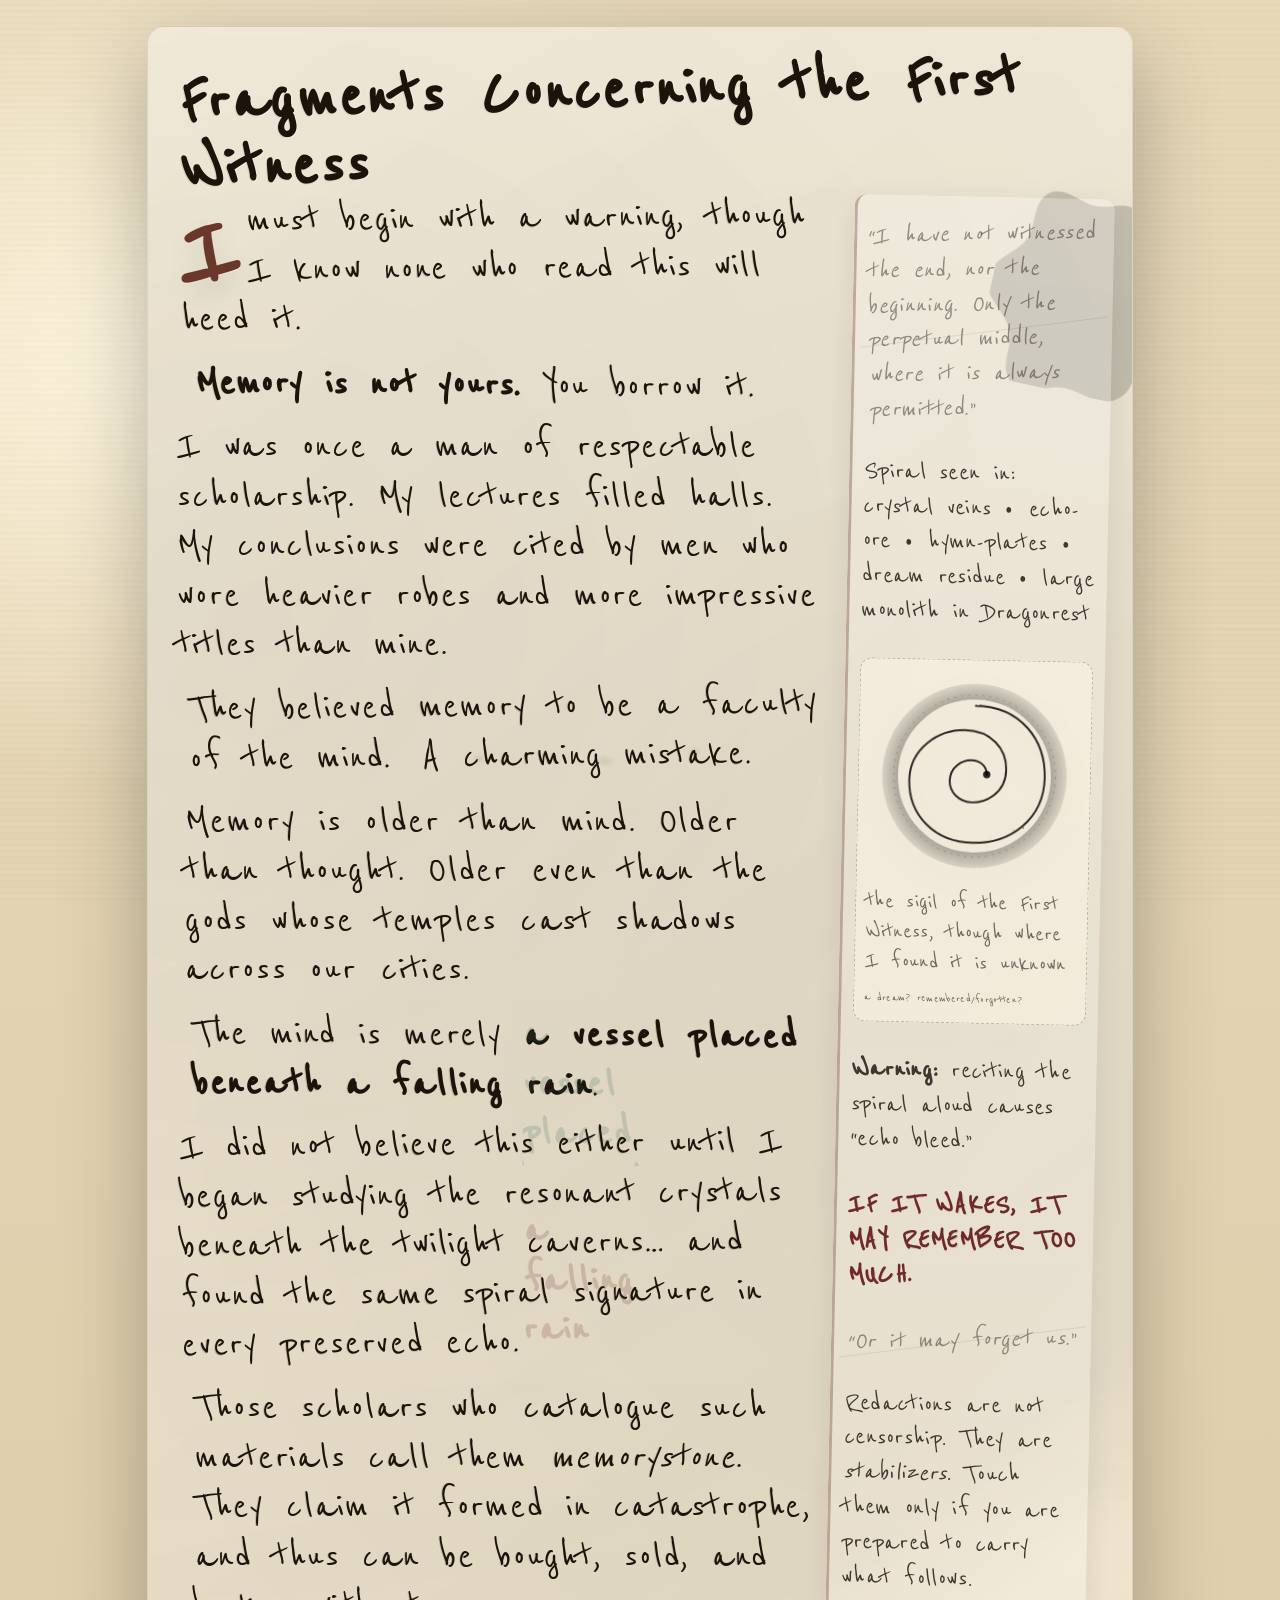
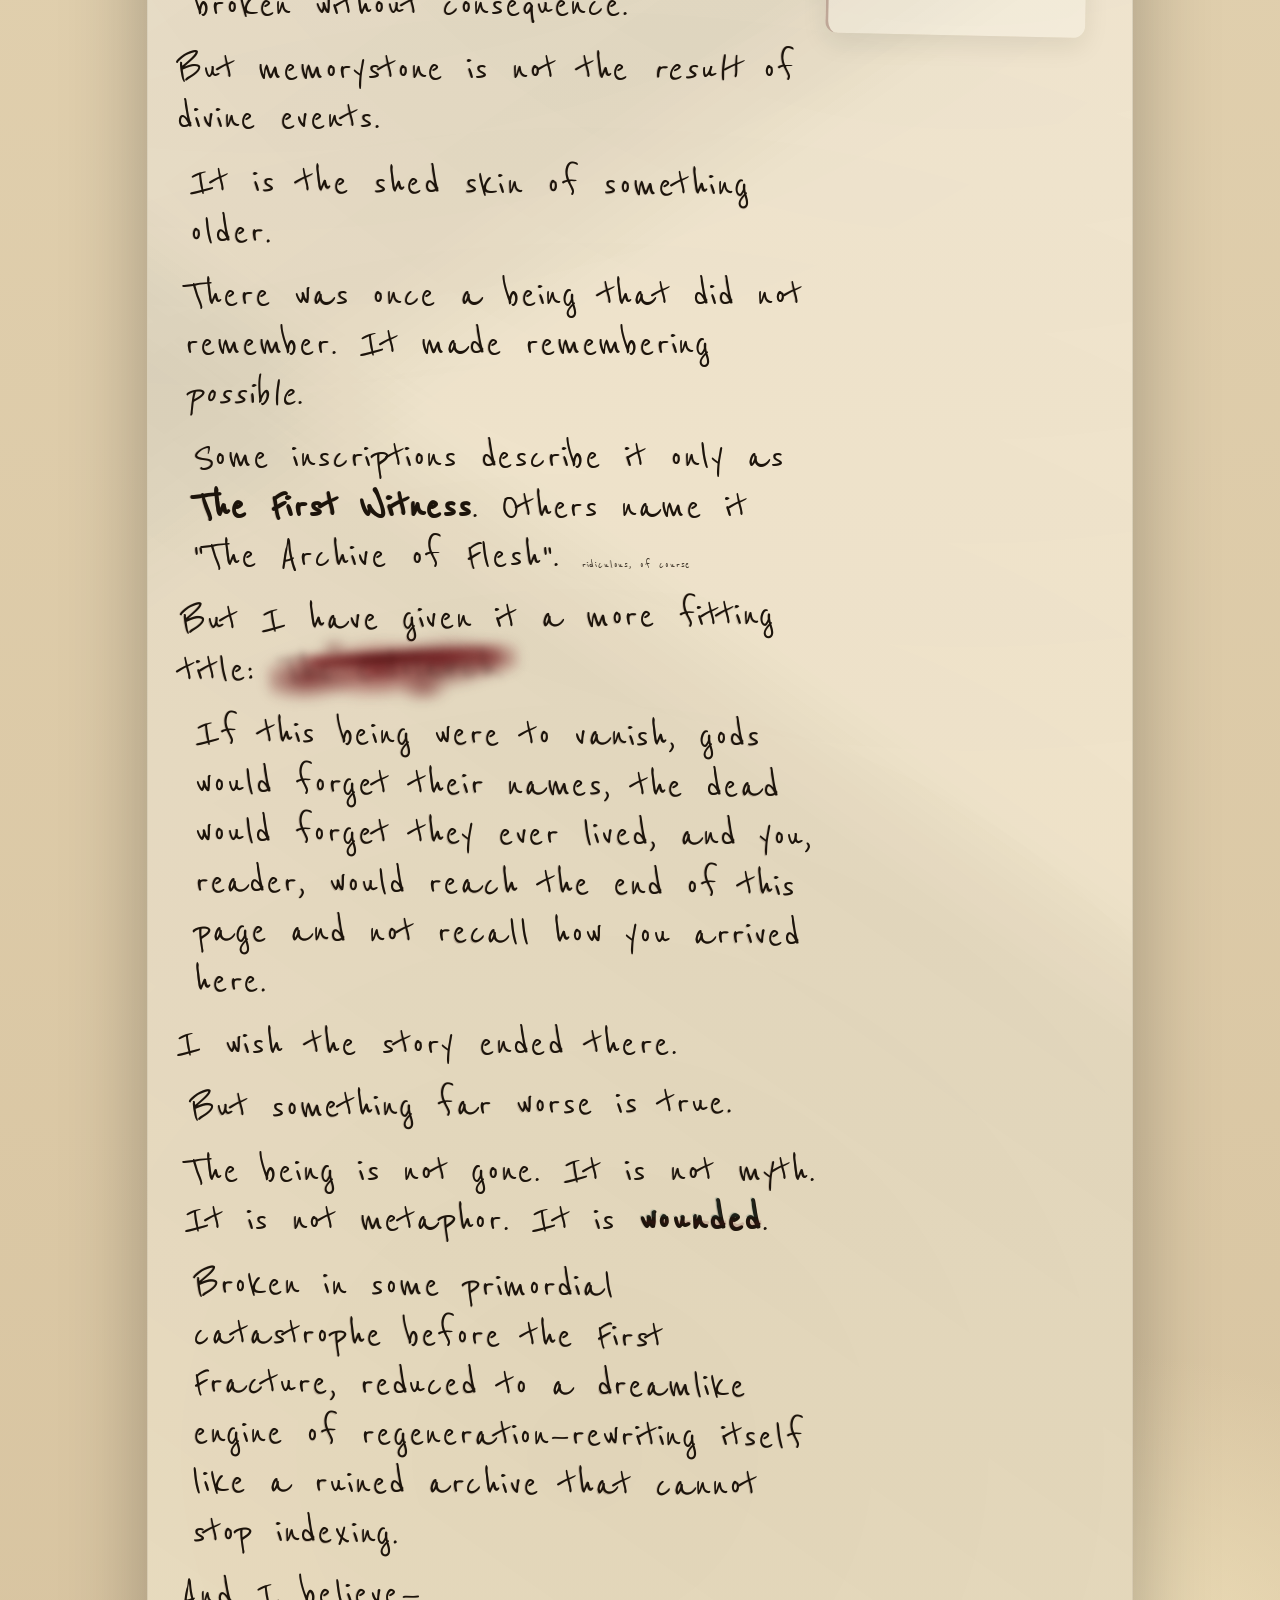
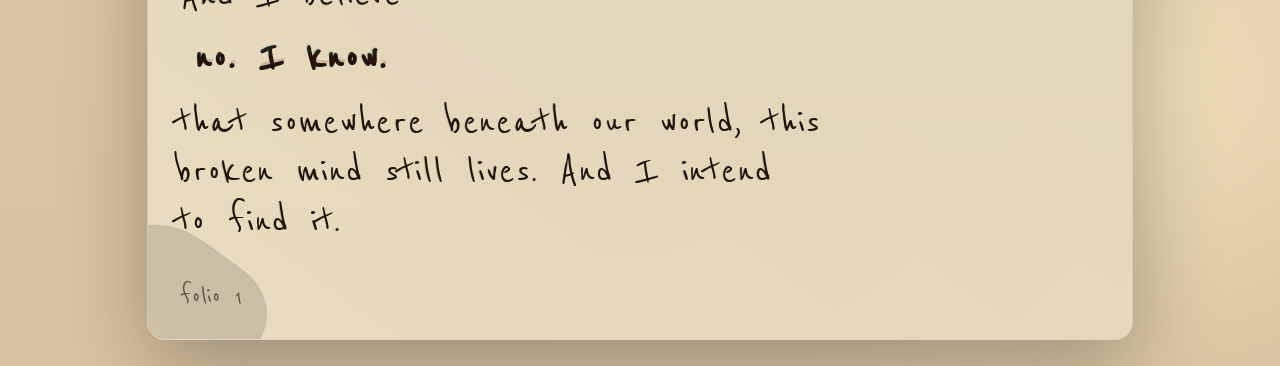
==== commit d7636f8e: "fix the thing" ====
--- a/index.html
+++ b/index.html
@@ -96,7 +96,7 @@
 
         <p>But something far worse is true.</p>
 
-        <p>The Eidolarch is not gone. It is not myth. It is not metaphor. It is
+        <p>The being is not gone. It is not myth. It is not metaphor. It is
           <span class="fracture"
                 data-echo="wounded">wounded</span>.
         </p>
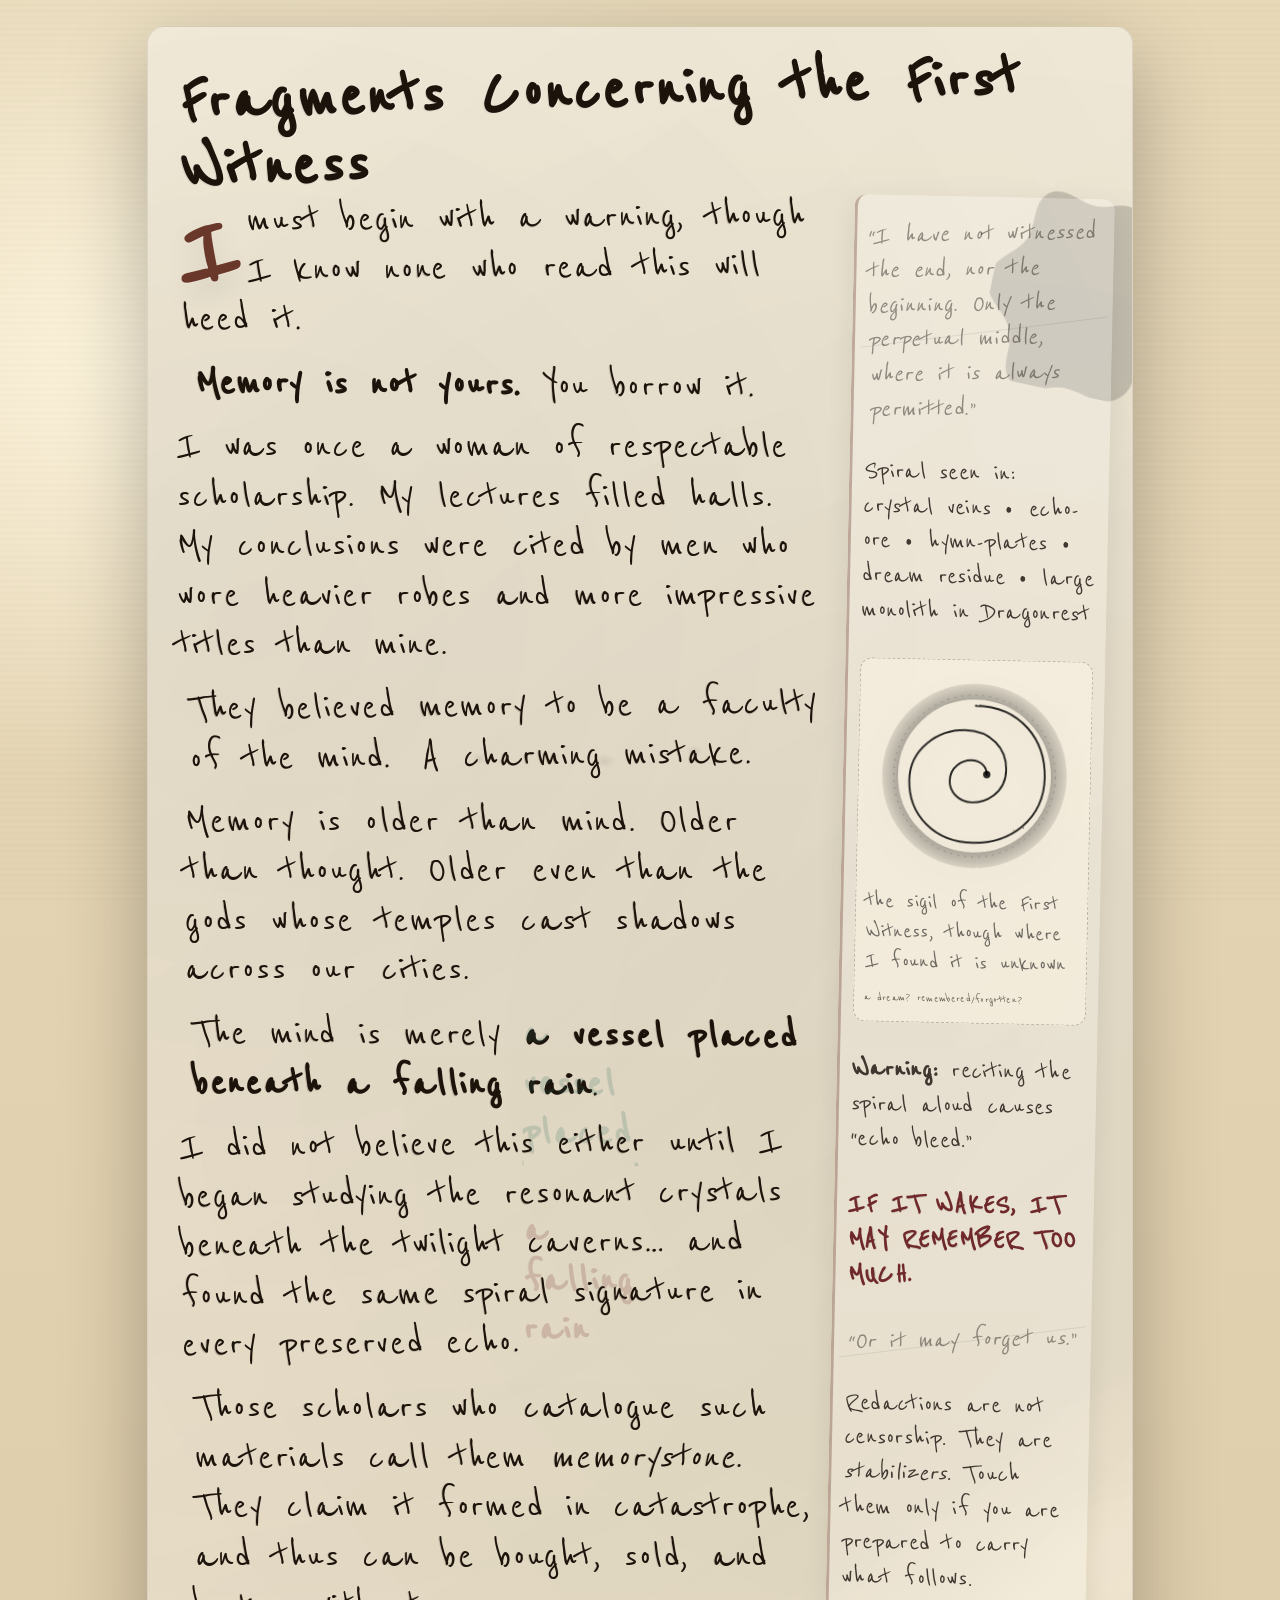
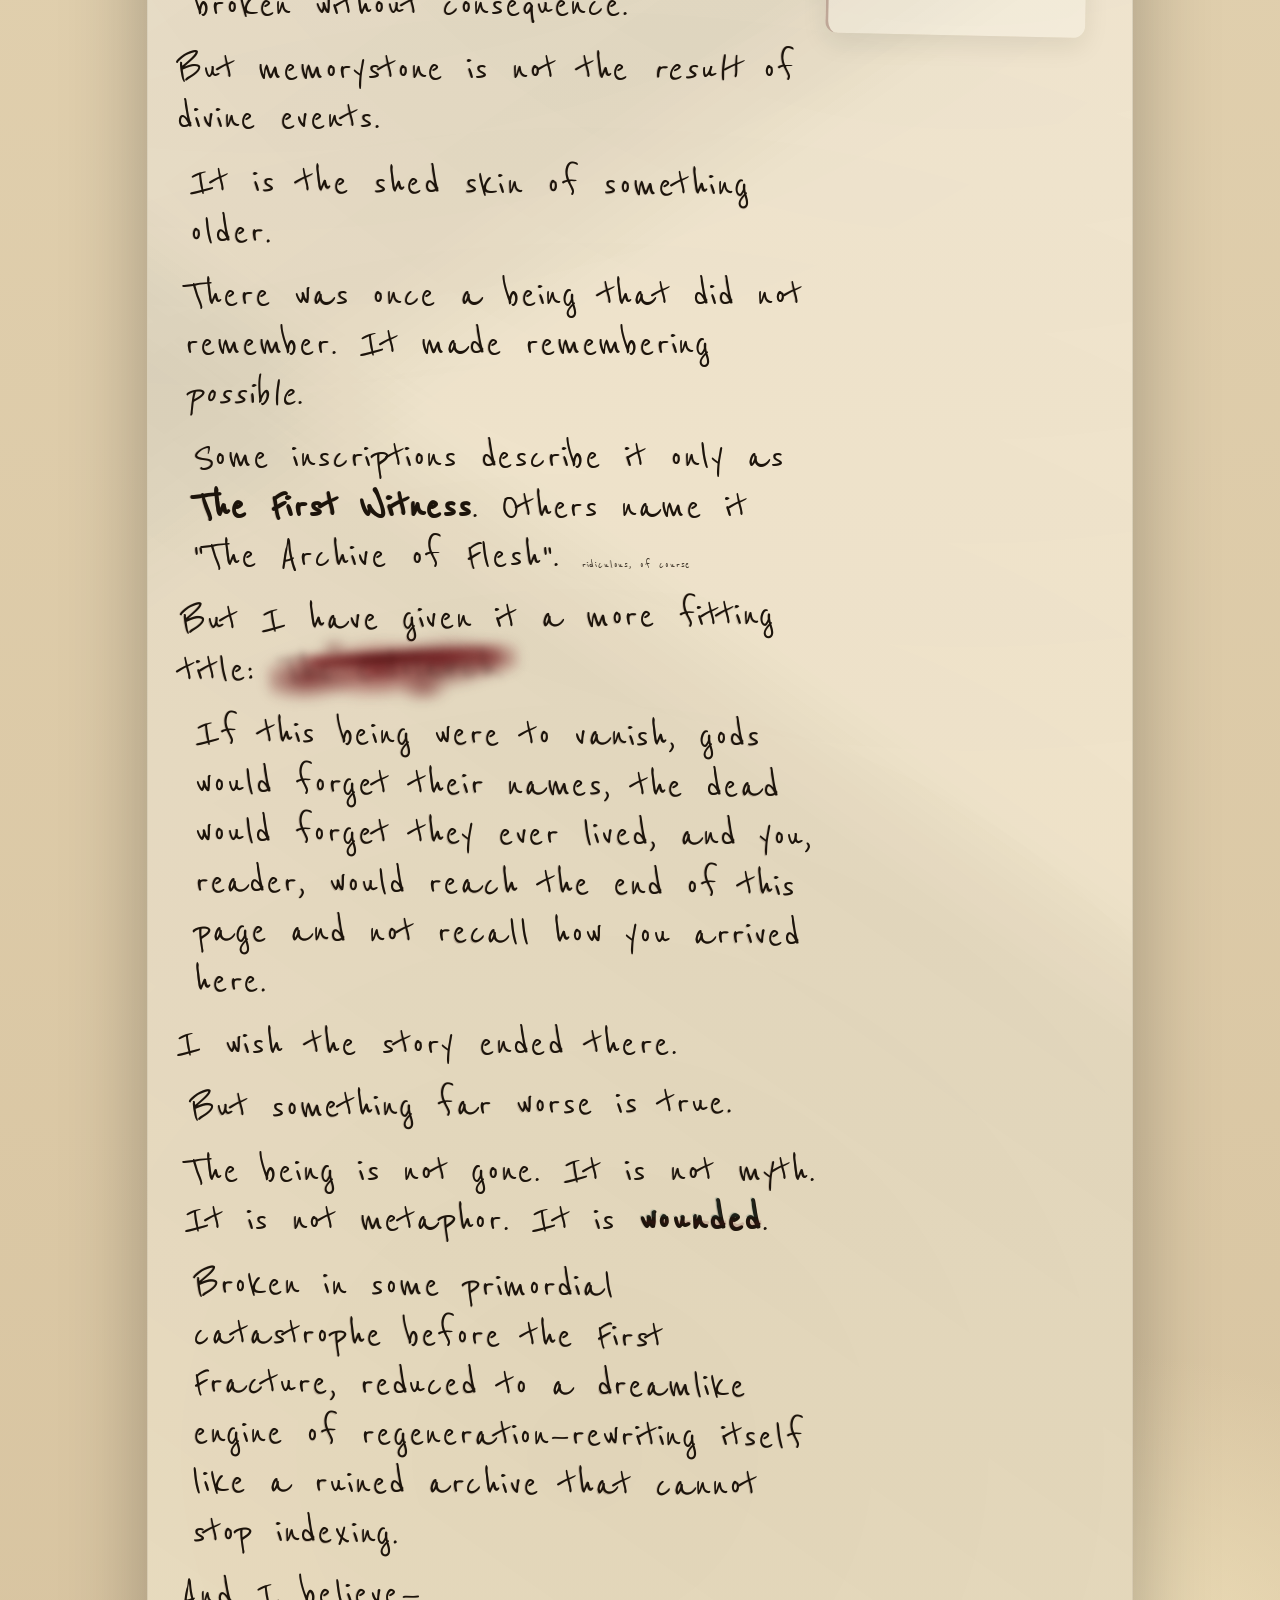
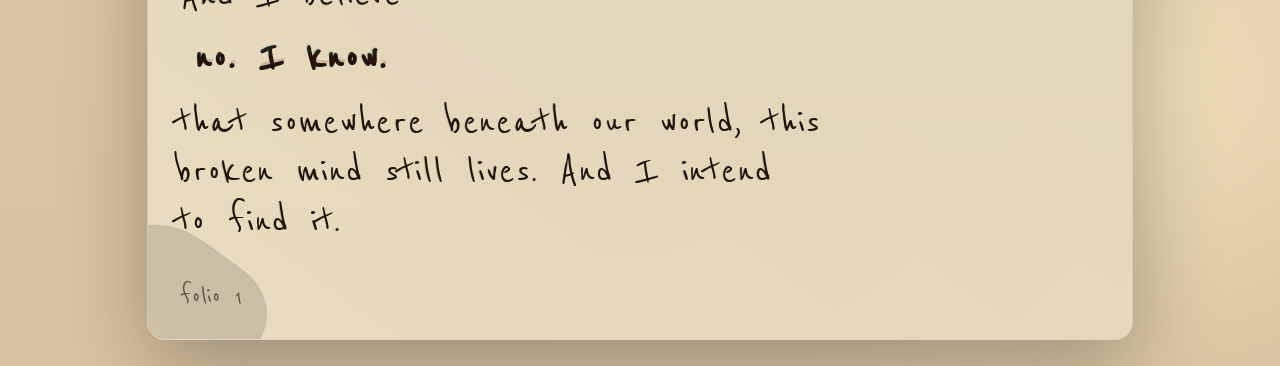
==== commit 42cf45b3: "Update gender reference in text; add single-column layout for grid; create new journal page with not" ====
--- a/index.html
+++ b/index.html
@@ -46,7 +46,7 @@
 
         <p><strong>Memory is not yours.</strong> You borrow it.</p>
 
-        <p>I was once a man of respectable scholarship. My lectures filled
+        <p>I was once a woman of respectable scholarship. My lectures filled
           halls. My conclusions were cited by men who wore heavier robes and
           more impressive titles than mine.</p>
 
--- a/styles.css
+++ b/styles.css
@@ -133,6 +133,11 @@
   position: relative;
 }
 
+.grid.single-column {
+  grid-template-columns: 1fr;
+  gap: 0;
+}
+
 @media (max-width: 900px) {
   .grid {
     grid-template-columns: 1fr;
